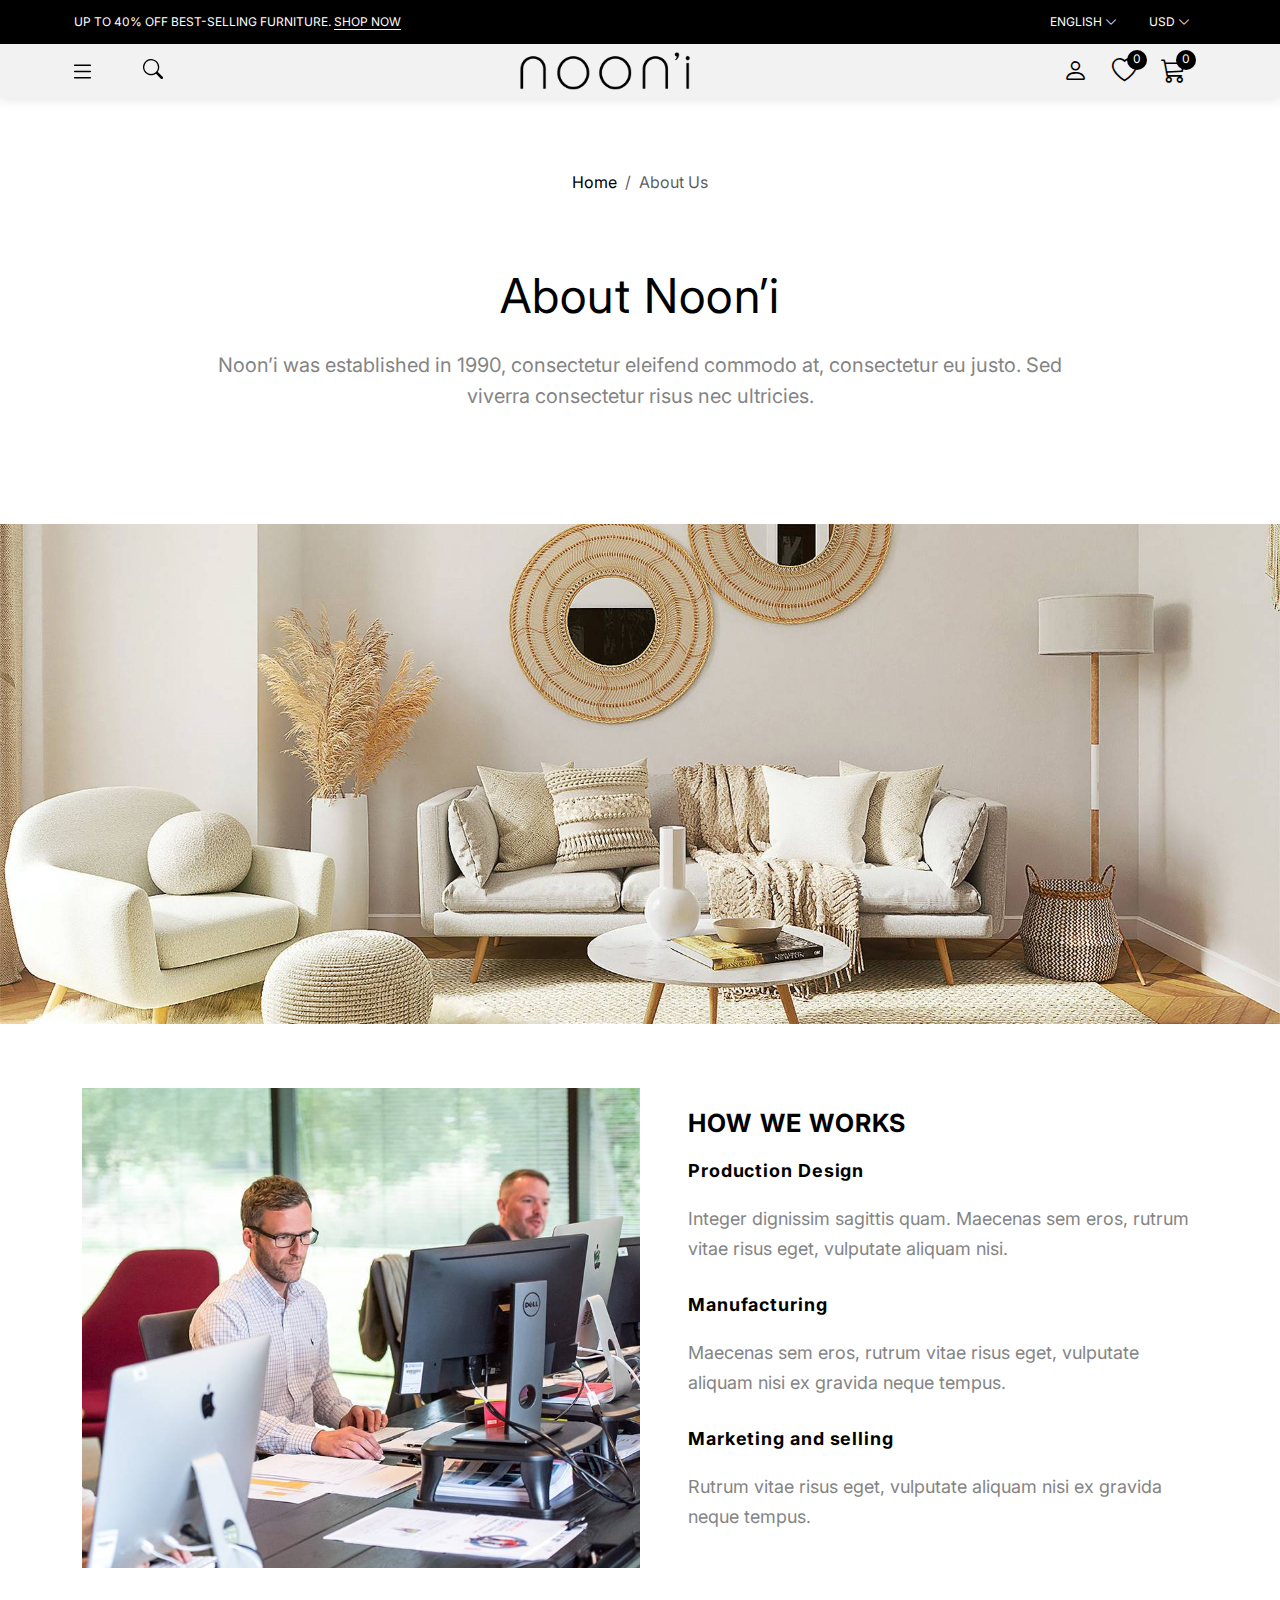
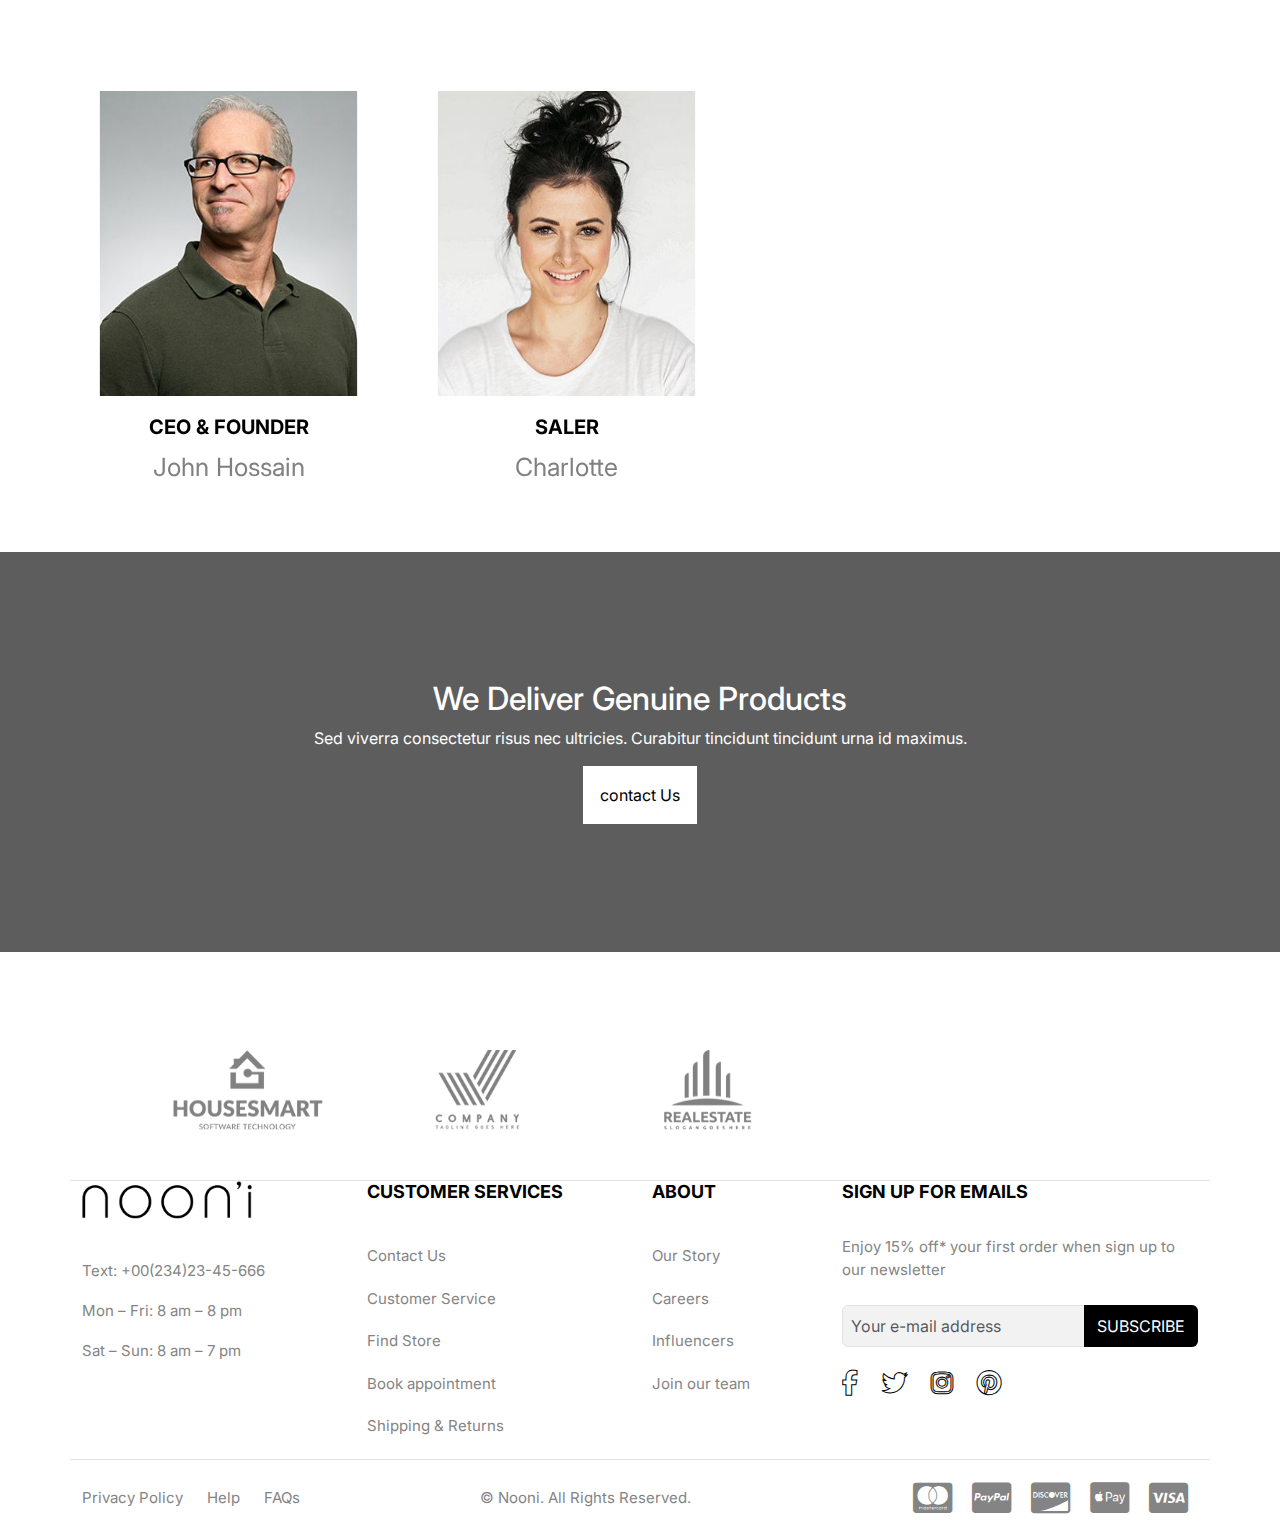
==== pages/aboutUs.html @ 942f18a6 "v02" ====
<!DOCTYPE html>
<html lang="en">

<head>
  <meta charset="UTF-8">
  <meta name="viewport" content="width=device-width, initial-scale=1.0">
  <title> Nooni - Online Shopping Egypt </title>
  <meta name="description"
    content="Say Hello To Your Favourite Brands! Check Our Wide Range Of Products on nooni. shop Now! We Have All Your Needs With The Best">
  <link rel="icon" href="../assets/imgs/favicon.ico">
  <link rel="stylesheet" href="https://cdn.jsdelivr.net/npm/bootstrap-icons@1.11.3/font/bootstrap-icons.min.css">
  <link href="https://cdn.jsdelivr.net/npm/bootstrap@5.3.3/dist/css/bootstrap.min.css" rel="stylesheet"
    integrity="sha384-QWTKZyjpPEjISv5WaRU9OFeRpok6YctnYmDr5pNlyT2bRjXh0JMhjY6hW+ALEwIH" crossorigin="anonymous">
  <link rel="stylesheet" href="https://unpkg.com/swiper/swiper-bundle.min.css">
  <link rel="stylesheet" href="https://cdn.jsdelivr.net/npm/swiper@11/swiper-bundle.min.css" />
  <link rel="stylesheet" href="https://cdnjs.cloudflare.com/ajax/libs/font-awesome/6.7.2/css/all.min.css"
    integrity="sha512-Evv84Mr4kqVGRNSgIGL/F/aIDqQb7xQ2vcrdIwxfjThSH8CSR7PBEakCr51Ck+w+/U6swU2Im1vVX0SVk9ABhg=="
    crossorigin="anonymous" referrerpolicy="no-referrer" />
  <link rel="stylesheet" href="https://cdnjs.cloudflare.com/ajax/libs/animate.css/4.1.1/animate.min.css" />


  <link rel="stylesheet" href="../assets/styles/global.css">
  <link rel="stylesheet" href="../assets/styles/index.css">
  <link rel="stylesheet" href="../assets/styles/aboutUs.css">

</head>

<body>
  <!-- header start  -->
  <header class="">
    <nav id="header-top" class=" header-top  navbar  navbar-dark bg-black p-0 container-fluid ">
      <div class="container  p-1 d-flex justify-content-center align-items-center justify-content-md-between">
        <div class="leftTopNav navbar-text text-white">
          <p class="nav-paragraph m-0 ">
            Up to 40% off Best-Selling Furniture.
            <span class="linkForHover">
              <a class="nav-left-link text-decoration-none " href="#shop">Shop Now</a>
            </span>
          </p>
        </div>

        <div class="rightTopNav d-none d-md-flex  ">
          <div class="dropdown">
            <a class="dropA">English
              <i class="bi bi-chevron-down"></i>
            </a>
            <div class="dropdown-content">
              <a href="#">Français</a>
              <a href="#">Deutsch</a>
            </div>
          </div>
          <div class="dropdown">
            <a class="dropA"> usd
              <i class="bi bi-chevron-down"></i>
            </a>
            <div class="dropdown-content">
              <a href="#">USD</a>
              <a href="#">EUR</a>
            </div>
          </div>
        </div>
      </div>
    </nav>
    <!-- -------------end top nav--------------- -->

    <nav class="buttom-header navbar col-12 ">
      <div class="container  px-0">
        <div class="buttom-header-left  d-flex  gap-5">
          <!-- -------------burger menu------------- -->
          <svg xmlns="http://www.w3.org/2000/svg" width="25" height="25" fill="currentColor" class="bi bi-list"
            viewBox="0 0 16 16" data-bs-toggle="offcanvas" data-bs-target="#offcanvasNavbar"
            aria-controls="offcanvasNavbar" aria-label="Toggle navigation">
            <path fill-rule="evenodd"
              d="M2.5 12a.5.5 0 0 1 .5-.5h10a.5.5 0 0 1 0 1H3a.5.5 0 0 1-.5-.5m0-4a.5.5 0 0 1 .5-.5h10a.5.5 0 0 1 0 1H3a.5.5 0 0 1-.5-.5m0-4a.5.5 0 0 1 .5-.5h10a.5.5 0 0 1 0 1H3a.5.5 0 0 1-.5-.5" />
          </svg>
          <!-- <i class="bi bi-list " data-bs-toggle="offcanvas" data-bs-target="#offcanvasNavbar"
          aria-controls="offcanvasNavbar" aria-label="Toggle navigation" style="width: 100px !important; height: 100px !important;"></i> -->

          <div class="offcanvas offcanvas-start" tabindex="-1" id="offcanvasNavbar" data-bs-scroll="true"
            aria-labelledby="offcanvasNavbarLabel">
            <div class="offcanvas-header">
              <button type="button" class="btn-close" data-bs-dismiss="offcanvas" aria-label="Close"></button>
            </div>
            <div class="offcanvas-body">
              <ul class="navbar-nav">
                <li class="nav-item d-flex align-items-center justify-content-around fs-4">
                  <a class=" nav-link active" aria-current="page" href="../index.html">Home</a>
                  <i class="bi bi-chevron-right fs-5"></i>
                </li>
                <li class="nav-item d-flex align-items-center justify-content-around fs-4">
                  <a class="nav-link" href="./shop.html">Shop</a>
                  <i class="bi bi-chevron-right fs-5"></i>
                </li>
                <li class="nav-item d-flex align-items-center justify-content-around fs-4">
                  <a class="nav-link" href="./product.html">Product</a>
                  <i class="bi bi-chevron-right fs-5"></i>
                </li>
                <li class="nav-item d-flex align-items-center justify-content-around fs-4">
                  <a class="nav-link" href="#">Blog</a>
                  <i class="bi bi-chevron-right fs-5"></i>
                </li>
                <li class="nav-item d-flex align-items-center justify-content-around fs-4">
                  <a class="nav-link" href="./aboutUs.html">About us</a>
                  <i class="bi bi-chevron-right fs-5 opacity-0"></i>
                </li>
                <li class="nav-item d-flex align-items-center justify-content-around fs-4">
                  <a class="nav-link" href="./contactUs.html">Contact us</a>
                  <i class="bi bi-chevron-right fs-5 opacity-0"></i>
                </li>
              </ul>
            </div>
          </div>
          <!-- -------------search icon------------- -->
          <svg xmlns="http://www.w3.org/2000/svg" width="20" height="20" fill="currentColor" class="bi bi-search "
            viewBox="0 0 16 16" data-bs-toggle="offcanvas" data-bs-target="#offcanvasRight"
            aria-controls="offcanvasRight">
            <path
              d="M11.742 10.344a6.5 6.5 0 1 0-1.397 1.398h-.001q.044.06.098.115l3.85 3.85a1 1 0 0 0 1.415-1.414l-3.85-3.85a1 1 0 0 0-.115-.1zM12 6.5a5.5 5.5 0 1 1-11 0 5.5 5.5 0 0 1 11 0" />
          </svg>
          <div class="offcanvas offcanvas-end" tabindex="-1" id="offcanvasRight" aria-labelledby="offcanvasRightLabel"
            data-bs-scroll="true">
            <div class="offcanvas-header">
              <h5 class="offcanvas-title" id="offcanvasRightLabel">Search for products (0) </h5>
              <button type="button" class="btn-close" data-bs-dismiss="offcanvas" aria-label="Close"></button>
            </div>
            <div class="offcanvas-body">
              <form class="d-flex mt-3" role="search">
                <input class="form-control me-2" type="search" placeholder="Search" aria-label="Search">
                <button class="btn btn-outline-success" type="submit">Search</button>
              </form>
            </div>
          </div>
        </div>

        <!-- -------------logo brand------------- -->
        <div class="button-header-center">
          <a class="navbar-brand" href="../index.html">
            <img src="../assets/imgs/logo.png" width=170px" alt="logo">
          </a>

        </div>

        <!-- -------------icon in header at rihgt------------- -->
        <div class="button-header-right d-flex gap-4 me-4">
          <i class="PersonIcon bi bi-person dropdown cursor-pointer d-none d-md-block  " style="font-size: 25px;">
          </i>
          <!-- <div class="dropdown-content">
            <p>log in here</p>
          </div> -->
          <a href="#" class="text-black">
            <i class="bi bi-heart position-relative" style="font-size: 25px;">
              <span class="navBadges text-white position-absolute translate-middle bg-black p-0 m-0 rounded-circle">
                0
              </span>
            </i>
          </a>
          <a href="#" class="text-black">
            <i class="bi bi-cart3 position-relative" style="font-size: 25px;" data-bs-toggle="offcanvas"
              data-bs-target="#offcanvasScrolling" aria-controls="offcanvasScrolling">
              <span class="navBadges text-white position-absolute  translate-middle  bg-black rounded-circle p-0 m-0">
                0
              </span>
            </i>
          </a>

          <div class="offcanvas offcanvas-end" data-bs-scroll="true" data-bs-backdrop="false" tabindex="-1"
            id="offcanvasScrolling" aria-labelledby="offcanvasScrollingLabel">
            <div class="offcanvas-header">
              <button type="button" class="btn-close" data-bs-dismiss="offcanvas" aria-label="Close"></button>
            </div>
            <div class="offcanvas-body d-flex flex-column justify-content-center align-items-center">
              <i class="bi bi-basket2-fill opacity-25" style="font-size: 100px;"></i>
              <p class="">Your cart is currently empty</p>
            </div>
          </div>
        </div>
    </nav>
  </header>
  <!-- header end  -->

  <!-- NAV strat  -->
  <nav aria-label="breadcrum ">
    <ol class="breadcrumb d-flex justify-content-center my-5 py-4 ">
      <li class="breadcrumb-item text-black"> <a class="text-decoration-none text-black" href="../index.html">Home</a>
      </li>
      <li class="breadcrumb-item  active" aria-current="page">About Us</li>
    </ol>
  </nav>
  <!-- NAV end  -->

  <!-- info about us strat  -->
  <section class="infoAbout d-flex align-items-center justify-content-center">
    <div class="container text-center mb-5" style="width: 900px;">
      <h2 class="pb-3"> About Noon’i </h2>
      <p>Noon’i was established in 1990, consectetur eleifend commodo at, consectetur eu justo. Sed viverra consectetur
        risus nec ultricies.</p>
    </div>
  </section>
  <!-- info about us end  -->

  <!-- img strat  -->
  <section class=" fullImg col-12 my-5">
    <img class="col-12" src="../assets/imgs/about/about-parallax-1.jpg" alt="">
  </section>
  <!-- img strat  -->

  <!-- -------------START how we work section ---------------------- -->
  <div class="container col-12 d-flex flex-wrap justify-content-center align-items-center my-5 py-3">
    <div class="leftWorkImg col-12 col-lg-6 order-2 order-lg-1 ">
      <img src="../assets/imgs/about/about-3.jpg" class="img-toscale" alt="...">
    </div>

    <div
      class="rightwork col-12 col-lg-6 text-center text-lg-start d-flex flex-column justify-content-center gap-3 order-1 order-lg-2 ps-5">
      <h4 class="rightwork-head">HOW WE WORKS</h4>
      <h6 class="">Production Design</h6>
      <p class=""> Integer dignissim sagittis quam. Maecenas sem eros, rutrum vitae risus eget, vulputate aliquam nisi.
      </p>
      <h6 class="">Manufacturing</h6>
      <p class=""> Maecenas sem eros, rutrum vitae risus eget, vulputate aliquam nisi ex gravida neque tempus.</p>
      <h6 class="">Marketing and selling</h6>
      <p class=""> Rutrum vitae risus eget, vulputate aliquam nisi ex gravida neque tempus.</p>
    </div>
  </div>
  <!-- -------------END how we work section ---------------------- -->
  <div class="swiperSection container">
    <!-- Slider main container START -->
    <div class="swiper">
      <!-- Additional required wrapper -->
      <div class="swiper-wrapper">
        <!-- Slides -->
        <div class="swiper-slide col-12 col-md-6 col-lg-3 ">
          <div class="personalBox overflow-hidden">
            <img src="../assets/imgs/about/team-1.jpg" class="personlImg" alt="">
            <div class="overlay">
              <div class="socialIcons d-flex gap-4 mt-4 justify-content-center justify-content-lg-start ">
                <a href="#" class="text-decoration-none ">
                  <i class="fa fa-brands fa-facebook-f"></i>
                </a>
                <a href="#" class="text-decoration-none ">
                  <i class="fa fa-brands fa-twitter"></i>
                </a>
                <a href="#" class="text-decoration-none ">
                  <i class="fa fa-brands fa-instagram"></i>
                </a>
                <a href="#" class="text-decoration-none ">
                  <i class="fa fa-brands fa-pinterest"></i>
                </a>
              </div>
            </div>
          </div>
          <div class="personalAbout">
            <h6>CEO & Founder</h6>
            <a href="" class="personalAboutA text-decoration-none ">
              <p class="personalAboutP">John Hossain</p>
            </a>
          </div>
        </div>

        <div class="swiper-slide col-12 col-md-6 col-lg-3 ">
          <div class="personalBox overflow-hidden">
            <img src="../assets/imgs/about/team-2.jpg" class="personlImg" alt="">
            <div class="overlay">
              <div class="socialIcons d-flex gap-4 mt-4 justify-content-center justify-content-lg-start ">
                <a href="#" class="text-decoration-none ">
                  <i class="fa fa-brands fa-facebook-f"></i>
                </a>
                <a href="#" class="text-decoration-none ">
                  <i class="fa fa-brands fa-twitter"></i>
                </a>
                <a href="#" class="text-decoration-none ">
                  <i class="fa fa-brands fa-instagram"></i>
                </a>
                <a href="#" class="text-decoration-none ">
                  <i class="fa fa-brands fa-pinterest"></i>
                </a>
              </div>
            </div>
          </div>
          <div class="personalAbout">
            <h6>Saler</h6>
            <a href="" class="personalAboutA text-decoration-none ">
              <p class="personalAboutP">Charlotte</p>
            </a>
          </div>
        </div>

        <div class="swiper-slide col-12 col-md-6 col-lg-3 ">
          <div class="personalBox overflow-hidden">
            <img src="../assets/imgs/about/team-3.jpg" class="personlImg" alt="">
            <div class="overlay">
              <div class="socialIcons d-flex gap-4 mt-4 justify-content-center justify-content-lg-start ">
                <a href="#" class="text-decoration-none ">
                  <i class="fa fa-brands fa-facebook-f"></i>
                </a>
                <a href="#" class="text-decoration-none ">
                  <i class="fa fa-brands fa-twitter"></i>
                </a>
                <a href="#" class="text-decoration-none ">
                  <i class="fa fa-brands fa-instagram"></i>
                </a>
                <a href="#" class="text-decoration-none ">
                  <i class="fa fa-brands fa-pinterest"></i>
                </a>
              </div>
            </div>
          </div>
          <div class="personalAbout">
            <h6>Graphic Design</h6>
            <a href="" class="personalAboutA text-decoration-none ">
              <p class="personalAboutP">Chris Patterson</p>
            </a>
          </div>
        </div>

        <div class="swiper-slide col-12 col-md-6 col-lg-3 ">
          <div class="personalBox overflow-hidden">
            <img src="../assets/imgs/about/team-4.jpg" class="personlImg" alt="">
            <div class="overlay">
              <div class="socialIcons d-flex gap-4 mt-4 justify-content-center justify-content-lg-start ">
                <a href="#" class="text-decoration-none ">
                  <i class="fa fa-brands fa-facebook-f"></i>
                </a>
                <a href="#" class="text-decoration-none ">
                  <i class="fa fa-brands fa-twitter"></i>
                </a>
                <a href="#" class="text-decoration-none ">
                  <i class="fa fa-brands fa-instagram"></i>
                </a>
                <a href="#" class="text-decoration-none ">
                  <i class="fa fa-brands fa-pinterest"></i>
                </a>
              </div>
            </div>
          </div>
          <div class="personalAbout">
            <h6>MARKETING</h6>
            <a href="" class="personalAboutA text-decoration-none ">
              <p class="personalAboutP"> Isabella</p>
            </a>
          </div>
        </div>
      </div>
    </div>
    <!-- Slider main container END -->
  </div>
  <!-- ----------------------  - Slider main container END  ----------------------------- -->

  <!-- img fixed start  -->
  <section class="imgcontainer mb-5">
    <div class="backphoto"> </div>
    <div class="backphotoContent d-flex flex-column align-items-center justify-content-center">
      <h2>We Deliver Genuine Products</h2>
      <p>Sed viverra consectetur risus nec ultricies. Curabitur tincidunt tincidunt urna id maximus.</p>
      <button type="button" class="backphotobtn btn text-black bg-white p-3 rounded-0">contact Us</button>
    </div>
  </section>
  <!-- img fixed end  -->

  <div class="swiperSection container border-bottom" >
    <!-- Slider main container START -->
    <div class="swiper" >
      <!-- Additional required wrapper -->
      <div class="swiper-wrapper">
        <!-- Slides -->
        <div class="swiper-slide col-6 col-md-3 col-lg-2 ">
          <img src="../assets/imgs/about/brand-1.png" class="" alt="" style="width: 150px !important;">
        </div>

        <div class="swiper-slide col-6 col-md-3 col-lg-2 ">
          <img src="../assets/imgs/about/brand-2.png" class="" alt="" style="width: 150px !important;">
        </div>

        <div class="swiper-slide col-6 col-md-3 col-lg-2">
          <img src="../assets/imgs/about/brand-3.png" class="" alt="" style="width: 150px !important;">
        </div>

        <div class="swiper-slide col-6 col-md-3 col-lg-2 ">
          <img src="../assets/imgs/about/brand-4.png" class="" alt="" style="width: 150px !important;">
        </div>

        <div class="swiper-slide col-6 col-md-3 col-lg-2 ">
          <img src="../assets/imgs/about/brand-5.png" class="" alt="" style="width: 150px !important;">
        </div>

        <div class="swiper-slide col-6 col-md-3 col-lg-2 ">
          <img src="../assets/imgs/about/brand-6.png" class="" alt="" style="width: 150px !important;">
        </div>
      </div>
    </div>
    <!-- Slider main container END -->
  </div>

  <!-- ------------------- footer start------------------- -->
  <footer id="footer"`>
    <!-- top footer -->
    <div class="topFooter ">
      <div class="container">
        <div class="row d-flex">

          <div
            class="col-12 order-2 my-5 my-lg-0 my-md-0 text-center justify-content-center col-md-4 col-lg-3  text-lg-start">
            <img src="../assets/imgs/logo.png" width=170px" alt="logo">
            <p class="textTime">
              Text: +00(234)23-45-666 <br>
              Mon – Fri: 8 am – 8 pm <br>
              Sat – Sun: 8 am – 7 pm
            </p>
          </div>

          <div class="col-6 order-4 col-md-4  col-lg-2 ">
            <h3 class="footer-title">ABOUT</h3>
            <ul class="footer-links">
              <li><a href="#"> Our Story </a></li>
              <li><a href="#"> Careers </a></li>
              <li><a href="#"> Influencers </a></li>
              <li><a href="#"> Join our team </a></li>
            </ul>
          </div>

          <div class="col-6 order-3 col-md-4  col-lg-3 ">
            <h3 class="footer-title"> CUSTOMER SERVICES </h3>
            <ul class="footer-links">
              <li><a href="#">Contact Us</a></li>
              <li><a href="#">Customer Service</a></li>
              <li><a href="#">Find Store</a></li>
              <li><a href="#">Book appointment</a></li>
              <li><a href="#">Shipping & Returns</a></li>
            </ul>
          </div>
          <!-- justify-content-md-center align-items-md-center text-sm-center text-sm-center order-md-1 -->
          <div
            class="rightMailSection col-12 pb-5 order-1 text-center justify-content-center col-md-12 col-lg-4 text-lg-start order-lg-4">
            <h3 class="footer-title">SIGN UP FOR EMAILS</h3>
            <p class="my-4"> Enjoy 15% off* your first order when sign up to our newsletter </p>
            <div class="input-group ">
              <input type="email" class="form-control p-2" placeholder="Your e-mail address" aria-label="e-mail"
                aria-describedby="e-mail" name="email" required style="background-color: #f2f2f2;" />
              <button type="button" class="btn  text-white text-uppercase bg-black ">Subscribe </button>
            </div>
            <div class="socialIcons d-flex gap-4 mt-4 justify-content-center justify-content-lg-start ">
              <a href="#" class="text-black">
                <i class="fa fa-brands fa-facebook-f"></i>
              </a>
              <a href="#" class="text-black">
                <i class="fa fa-brands fa-twitter"></i>
              </a>
              <a href="#" class="text-black">
                <i class="fa fa-brands fa-instagram"></i>
              </a>
              <a href="#" class="text-black">
                <i class="fa fa-brands fa-pinterest"></i>
              </a>
            </div>
          </div>
        </div>
      </div>
    </div>
    <!-- /top footer -->

    <!-- bottom footer -->
    <div
      class=" buttomFooter pt-3 container border-top d-flex flex-wrap flex-column align-items-center text-center flex-lg-row justify-content-lg-between ">
      <div class="order-lg-2 ">
        <p class="copyRights">
          &copy; Nooni. All Rights Reserved.
        </p>
      </div>

      <div class="d-flex order-lg-1">
        <ul class="footerRightLinks footer-links d-flex gap-4">
          <li class="p-0 m-0"> <a class="text-decoration-none " href="#">Privacy Policy</a> </li>
          <li class="p-0 m-0"> <a class="text-decoration-none " href="#">Help</a> </li>
          <li class="p-0 m-0"> <a class="text-decoration-none " href="#">FAQs</a> </li>
        </ul>
      </div>

      <div class="order-lg-3">
        <ul class="footer-payments d-flex">
          <li> <i class="fa-brands fa-cc-mastercard"></i> </li>
          <li> <i class="fa-brands fa-cc-paypal"></i> </li>
          <li> <i class="fa-brands fa-cc-discover"></i></li>
          <li> <i class="fa-brands fa-cc-apple-pay"></i> </li>
          <li> <i class="fa-brands fa-cc-visa"></i> </li>
        </ul>
      </div>
    </div>

    <button id="goTop" class="goTop bg-black position-fixed p-3 pointer-event border-0">
      <i class="fa-solid fa-arrow-up-long text-white"></i>
    </button>
    <!-- /bottom footer -->
  </footer>
  <!-- ------------------- footer ended------------------- -->


  <!-- --------bootstrap------- -->
  <script src="https://cdn.jsdelivr.net/npm/bootstrap@5.3.3/dist/js/bootstrap.bundle.min.js"
    integrity="sha384-YvpcrYf0tY3lHB60NNkmXc5s9fDVZLESaAA55NDzOxhy9GkcIdslK1eN7N6jIeHz"
    crossorigin="anonymous"></script>
  <!-- ____swiper____ -->
  <script src="https://cdn.jsdelivr.net/npm/swiper@11/swiper-bundle.min.js"></script>
  <script src="https://unpkg.com/swiper/swiper-bundle.min.js"></script>
  <!-- Glopal JS -->
  <script src="../index.js"></script>

</body>

</html>
---- assets/styles/global.css ----
@import url('https://fonts.googleapis.com/css2?family=Inter:ital,opsz,wght@0,14..32,100..900;1,14..32,100..900&display=swap');
@import url("https://cdn.jsdelivr.net/npm/bootstrap-icons@1.11.3/font/bootstrap-icons.min.css");

* {
    margin: 0;
    padding: 0;
    box-sizing: border-box;
    font-weight: 400;
    font-style: normal;
    font-family: "Inter", serif;
    scrollbar-width: thin;
}

body {
    min-height: 100vh;
    background-color: var(--main-color);
    color: black;
}

:root {
    --main-color: #ffffff;
    --main-bg-color: #f2f2f2;
    --top-link-hover-color: #848484;
    --red-when-hover: rgba(209, 2, 2, 1);
}

/* .container{
    columns: 12 !important;
} */

/* :root {
    --text-primary: #000012;
    --text-secondary: #1d1a17;
    --text-tertiary: #b2b2b2;
    --bg-primary: #000000;
    --bg-hot: #d10202;
    --bg-sold: #979797;
    --hover-primary: #d10202;
  }
  
a {
    text-decoration: none;
    color: #000000;
} */

/* @import url("https://cdnjs.cloudflare.com/ajax/libs/font-awesome/6.5.1/css/all.min.css");
@import url("https://cdn.jsdelivr.net/npm/bootstrap-icons@1.11.3/font/bootstrap-icons.min.css"); */
---- assets/styles/index.css ----
/* -------------------------header start--------------------------- */
.header-top {
    font-size: 12px !important;
    text-transform: uppercase;
    max-width: 100%;
    min-height: 24px;
    line-height: 20px;
}

.linkForHover:hover .nav-left-link {
    color: var(--top-link-hover-color);
}

.linkForHover {
    position: relative;
    max-width: fit-content;
}
.linkForHover::before {
    content: "";
    position: absolute;
    width: 100%;
    height: 1px;
    background-color: white;
    bottom: -1px;
    left: 0;
}
.linkForHover::after {
    content: "";
    position: absolute;
    width: 0;
    height: 1px;
    background-color: var(--top-link-hover-color);
    transition: width 0.3s ease-in-out;
    bottom: -1px;
    left: 0;
}

.linkForHover:hover::before {
    width: 0%;
}

.linkForHover:hover::after {
    width: 100%;
}

.dropA {
    color: white;
    padding: 16px;
    text-decoration: none;
}

.dropdown {
    position: relative;
    display: inline-block;
}

.dropdown-content {
    display: none;
    position: absolute;
    background-color: #f1f1f1;
    min-width: 120px;
    box-shadow: 0px 8px 16px 0px rgba(0, 0, 0, 0.2);
    z-index: 9;
}

.dropdown-content a {
    color: black;
    font-size: 12px;
    padding: 12px 16px;
    text-decoration: none;
    display: block;
}

.dropdown-content a:hover {
    color: var(--top-link-hover-color);
}

.dropdown:hover .dropdown-content {
    display: block;
}

.dropdown:hover .dropA {
    color: var(--top-link-hover-color);
}

.bi:hover {
    color: gray !important;
    cursor: pointer !important;
}

.navBadges {
    font-size: 12px !important;
    width: 20px !important;
    height: 20px !important;
    text-align: center !important;
    top: 5px;
    left: 25px;
}

header {
    position: sticky;
    top: 0;
    z-index: 8;
    box-shadow: 0 2px 10px rgba(0, 0, 0, 0.1);
}

/* @media screen and (max-width: 767px) {
    .rightTopNav {
        display: none;
    }

    .leftTopNav {
        margin: auto;
    }
} */

/* -------------------------main start--------------------------- */

/* .slide img{
    object-fit: contain;
} */
.mainCont {
    height: 90vh;
}
.mainCont,
.buttom-header {
    background-color: var(--main-bg-color);
}
.leftSideHome1 p {
    font-size: 18px;
    letter-spacing: 1.2px;
}
.leftSideHome1 h1 {
    font-size: 60px;
    letter-spacing: 0.100em;
}
.leftSideHome1 .mainP {
    font-size: 16px;
}
.carousel-indicators {
    justify-content: flex-start;
}
.carousel-indicators button {
    width: 1rem !important;
    height: 1rem !important;
    border: 1px solid black !important;
    border-radius: 50% !important;
    margin-left: 15px !important;
}
.carousel-indicators button.active {
    background-color: black;
}
.rightSideHome1 img {
    max-width: 100%;
    height: auto;
    object-fit: contain;
}
.slide {
    height: 100%;
}

.carousel-item {
    height: 100%;
}

@media screen and (max-width: 767px) {
    .mainCont {
        height: 90vh;
        padding: 20px 0;
    }

    .slide {
        flex-direction: column;
        text-align: center;
        height: 100%;
    }

    .leftSideHome1, .rightSideHome1 {
        width: 100% !important;
        padding: 0 15px;
    }

    .leftSideHome1 h1 {
        font-size: 25px !important;
    }

    .leftSideHome1 p {
        font-size: 14px !important;
    }

    .rightSideHome1 img {
        max-height: 200px;
    }
    .carousel-indicators button {
        width: 0.5rem !important;
        height: 0.5rem !important;
    }
}
/* -------------------------main end--------------------------- */

/* ------------------- SHOP BY CATEGORY end slider  ------------------- */
.headOfSwiper {
    letter-spacing: 1.3px;
}

.productFigure {
    width: 120px;
    height: 120px;
    background-image: url(../imgs/Home/chair-1.jpg);
    background-position: center;
    background-size: cover;
    transition: transform 0.5s ease;
    position: relative;
}
.nd-productFigure{
    background-image: url(../imgs/Home/table.jpg);
}
.rd-productFigure{
    background-image: url(../imgs/Home/bed.jpg);
}
.th-productFigure{
    background-image: url(../imgs/Home/lamp-1.jpg);
}

.productFigure::after {
    content: '';
    position: absolute;
    width: 100%;
    height: 100%;
    background: #73737386;
    opacity: 0;
    transition: opacity 0.3s ease;
    z-index: 1;
}

.productFigure:hover {
    transform: scale(1.2);
}

.productFigure:hover::after {
    opacity: 1;
}

.productFigure:hover .productFigureIcon {
    display: block;
}
.swiper-slide{
    flex-shrink: 10;
}

.productFigureIcon {
    display: none;
    font-size: 13px;
    color: white;
    /* transform: translate(-50%, -50%); */
    position: absolute;
    z-index: 2;
}

.productFigureInfo p {
    letter-spacing: 0.075em;
    line-height: 1.4;
    font-size: 15px;
}

.productFigureInfo a:hover {
    color: var(--red-when-hover) !important;
}

/* ------------------- SHOP BY CATEGORY end slider  ------------------- */

/* -------------------------big sale sections start --------------------------- */
.lampSide {
    position: relative;
    height: 300px;
    max-height: 100%;
    overflow: hidden;
}

.lampSide::before {
    content: "";
    position: absolute;
    top: 0;
    left: 0;
    width: 100%;
    height: 100%;
    background-size: cover;
    background-position: center;
    background-image: url(../imgs/Home/banner-0-removebg-preview.png);
    transition: transform 0.3s ease;
    z-index: 1;
}
.lampSide:hover::before {
    transform: scale(1.1);
}

.lampSideInfo {
    position: relative;
    z-index: 2;
    display: flex;
    flex-direction: column;
    justify-content: center;
    height: 100%;
}

.lampSideInfo h2 {
    font-size: 40px;
    font-weight: 400;
    letter-spacing: 0.075em;
}

.newSide {
    height: 300px;
    max-height: 100%;
    background-image: url(../imgs/Home/banner-1.jpg);
    background-size: cover;
    background-position: center;
}

.newSide h2 {
    font-size: 30px;
    font-weight: 700;
    letter-spacing: 0.075em;
}

.newSide p {
    font-size: 14px;
    font-weight: 400;
    letter-spacing: 0.075em;
    margin-bottom: 5px;
}

.bigSaleSide {
    height: 600px;
    max-height: 100%;
    background-image: url(../imgs/Home/banner-2.jpg);
    background-size: cover;
    background-position: center;
}

.bigSaleSideInfo h2 {
    font-size: 48px;
    font-weight: 400;
    letter-spacing: 0.075em;
    margin-bottom: 40px;
}

.bigSaleSideInfo p {
    font-size: 18px;
    font-weight: 400;
    letter-spacing: 0.075em;
}

.bigSaleSideInfo a {
    color: white;
}

.CouponSide {
    height: 200px;
    max-height: 100%;
    background-image: url(../imgs/Home/banner-3.jpg);
    background-size: cover;
    background-position: bottom;
    overflow: hidden;
}
@media screen and (max-width: 767px) {
    .CouponSide {
        height: 400px;
        background-position: 70% center;
    }
    .CouponSideInfo{
        flex-direction: column;
        padding-top: 4rem;
    }
}


.CouponSideInfo h2 {
    font-size: 72px;
    font-weight: 700;
    line-height: 1em;
}

.CouponSideInfo h3 {
    font-size: 36px;
    font-weight: normal;
    word-spacing: 8px;
    letter-spacing: 0.075em;
    line-height: 1em;
}

.CouponSideInfo p {
    font-size: 18px;
    line-height: 2em;
    letter-spacing: 0.075em;
}

/* -------------------------big sale sections end --------------------------- */

/* -------------------------- Best Modern Furniture sections SRART --------------------------- */
.HFurniture{
    font-size: 48px;
    letter-spacing: 3.6px;
    line-height: 1.25 !important;
}

.card {
    font-size: 15px;
    color: black;
    transition: transform 0.3s ease;
}

.product-card {
    transition: transform 0.3s ease;
}

.product-card:hover {
    transform: translateY(-5px);
}

.image-container {
    position: relative;
    overflow: hidden;
}

.default-image,
.hover-image {
    width: 100%;
    transition: opacity 0.3s ease;
    /* cursor: pointer; */
}

.hover-image {
    position: absolute;
    top: 0;
    left: 0;
    opacity: 0;
}

.image-container:hover .default-image {
    opacity: 0;
}

.image-container:hover .hover-image {
    opacity: 1;
}

.productName:hover {
    color: var(--red-when-hover) !important;
}

.btnHomeProduct {
    width: 100%;
    font-size: 0.867rem;
    line-height: 26px;
    font-weight: 700;
    color: #000000;
    position: absolute;
    bottom: 0;
    left: 0;
    opacity: 0;
    transition: opacity 0.3s ease;
}

.btnHomeProduct:hover {
    color: white;
    background-color: var(--red-when-hover);
}

.iconsTip {
    opacity: 0;
    transition: opacity 0.3s ease;
}

.product-card:hover .iconsTip {
    opacity: 1;
}

.product-card:hover .btnHomeProduct {
    opacity: 1;
}

.iconsTip a:hover {
    background-color: var(--red-when-hover);
    color: white;
}


.badge {
    font-size: 12px !important;
    font-weight: 400;
    color: white;
    border-radius: 0;
    padding: 5px 10px;
    z-index: 2000;
}

/* -------------------------- Best Modern Furniture sections END --------------------------- */

/* ----------------------------OUR BLOG start------------------------------- */
.ourBlog {
    letter-spacing: 1.2px;
    line-height: 30px;
    font-size: 25px;
    font-weight: 700;
}

.leftCarousel {
    overflow: hidden;
}

.carousel-control-next-icon:hover {
    background-color: gray !important;
}

.carousel-control-prev-icon:hover {
    background-color: gray !important;
}

.img-toscale:hover {
    transform: scale(1.1);
}

.img-toscale{
    transition: 500ms ease;
    max-width: 100%;
}

.auther-contain {
    width: 60px;
    height: 60px;
    bottom: 1rem;
    left: 1rem;
    background-color: rgba(255, 255, 255, 0.281);
}

.date-time {
    padding: 5px 10px;
    font-size: 15px;
    top: 1rem;
    left: 1rem;
}

/* ---------- */
.topLinks {
    color: var(--top-link-hover-color);
    font-size: 14px !important;
}

.topLinks:hover {
    color: var(--red-when-hover);
}

.contTopLinks span {
    color: var(--top-link-hover-color);
}

.firstSide h2 {
    color: black;
    font-size: 29px;
    letter-spacing: 0.025em;
}

.firstSide h2:hover {
    color: var(--red-when-hover);
}

.firstSide p {
    color: var(--top-link-hover-color);
    font-size: 16px;
    line-height: 1.8;
    font-size: 1.12em;
}

.goLink {
    color: black;
    font-size: 0.93rem;
    font-weight: 600;
    line-height: 1.7;
    letter-spacing: 0.075em;
    position: relative;
    max-width: fit-content;
}

.goLink::before {
    content: "";
    position: absolute;
    width: 100%;
    height: 1px;
    background-color: #000000;
    bottom: -2px;
    left: 0;
}

.goLink::after {
    content: "";
    position: absolute;
    width: 0;
    height: 1px;
    background-color: #000000;
    transition: width 0.3s ease-in-out;
    bottom: -2px;
    left: 0;
}

.goLink:hover::before {
    width: 0%;
}

.goLink:hover::after {
    width: 100%;
}

.secondSide {
    background-image: url(../imgs/Home/blog-2-1174x862.jpg);
    background-position: left center;
    background-size: cover;
    overflow: hidden;
    transition: 500ms ease;
    max-width: 100%;
}

.blogTwoSide {
    background-image: url(../imgs/Home/blog-1-1174x862.jpg);
}

.secondSide:hover {
    transform: scale(1.1);
}

.autherContainRight {
    width: 60px;
    height: 60px;
    bottom: 1rem;
    left: 1rem;
    background-color: rgba(255, 255, 255, 0.281);
}

.dateTimeRight {
    padding: 5px 10px;
    font-size: 15px;
    top: 1rem;
    left: 1rem;
}

/* -------------------------OUR BLOG end--------------------------- */

/* ------------------- background vedio section start --------------------- */
.videoSiction {
    height: 500px;
    overflow: hidden;
    position: relative;
}

#backVideo {
    height: 100%;
    object-fit: cover;
    position: absolute;
    top: 50%;
    left: 50%;
    transform: translate(-50%, -50%);
}

.layerTextWood {
    width: 100%;
    height: 100%;
    bottom: 0;
    top: 0;
    background-color: #07070773;
}

.layerTextWood h1 {
    color: #FFFFFF30;
    font-size: 120px;
    line-height: 1em;
    letter-spacing: 0.2em;
    font-weight: 700;
}
@media screen and (max-width: 767px) {
    .videoSiction {
        height: 200px !important;
    }
}
/* ------------------- background vedio section ended --------------------- */


/* --------------------------footer start------------------------------- */
#footer {
    color: var(--top-link-hover-color);
    font-size: 15px;
}

.textTime {
    line-height: 40px;
    margin-top: 2rem;
}

.footer-title {
    text-transform: uppercase;
    color: rgba(0, 0, 0, 1);
    font-size: 18px;
    font-weight: 700;
    list-style: none;
    padding-bottom: 10px;
}

.footer-links {
    padding: 5px 0;
}

.footer-links li {
    margin-top: 20px;
    list-style: none;
}

.footer-links li a {
    color: var(--top-link-hover-color);
    text-decoration: none;
    transition: 600ms ease 0s;
}

.fa {
    color: transparent !important;
    font-size: 25px;
    -webkit-text-stroke-width: 1px !important;
    -webkit-text-stroke-color: black;
    transition: 600ms ease 0s;
}

.socialIcons a i:hover {
    -webkit-text-stroke-color: red;
}

.rightMailSection button:hover {
    background-color: var(--red-when-hover) !important;
}

.footer-payments li i:hover,
.footer-links li a:hover {
    color: var(--red-when-hover);
}

.footer-payments li {
    list-style: none;
    margin: 0px 5px;
}

.footer-payments i {
    font-size: 35px;
    padding: 5px;
}

/* --------------------------footer ended------------------------------- */

.goTop {
    display: none;
    bottom: 0px;
    right: 0px;
    z-index: 1000;
}

/* ======================================================================================================= */
@media screen and (max-width: 767px) {
    .HFurniture {
        font-size: 20px;
    }
    .lampSideH{
        font-size: 20px;
    }
    .leftSideHome1 h1{
        font-size: 25px !important;
    }
    .leftSideHome1 p{
        font-size: 14px !important;
    }
    .firstSide h2{
        font-size: 20px;
    }
    .layerTextWood  h1{
        font-size: 60px ;
    }
    .goLink{
        font-size: 14px !important;
    }
}
@media screen and (max-width: 992px) {
    .HFurniture {
        font-size: 25px !important;
    }
    .lampSideH{
        font-size: 25px !important;
    }
    .bigSaleSideH{
        font-size: 25px !important;
    }
    .CouponSideInfo h2{
        font-size: 50px;
    }
    .CouponSideInfo h3{
        font-size: 25px;
    }
    .CouponSideInfo p{
        font-size: 15px;
    }
    .newSide h2{
        font-size: 25px;
    }
    .leftSideHome1 h1{
        font-size: 39px;
    }
    .leftSideHome1 p{
        font-size: 14px;
    }
    .goLink{
        font-size: 14px !important;
    }
    .headOfSwiper{
        font-size: 18px;
        text-align: center;
    }
    .HFurniture{
        font-size: 20px !important;
    }
    .ourBlog{
        font-size: 18px;
        text-align: center;
    }
    .firstSide h2{
        font-size: 23px;
    }
    .firstSide p{
        font-size: 15px;
    }
    .topLinks{
        font-size: 13px;
    }
    .date-time{
        font-size: 12px ;
    }
    .dateTimeRight{
        font-size: 12px ;
    }
    .layerTextWood  h1{
        font-size: 80px ;
    }
}
---- assets/styles/aboutUs.css ----
/* info about us strat  */
.infoAbout h2{
    font-size: 48px;
    font-weight: 400;
    line-height: 1.25em;
    letter-spacing: 0.025em;
}
.infoAbout p{
    font-size: 20px;
    line-height: 1.54em;
    color: var(--top-link-hover-color);
}
@media screen and (max-width: 767px) {
    .infoAbout h2{
        font-size: 35px;
    }
    .infoAbout p{
        font-size: 17px;
    }
}
/* info about us end */

/* ************img strat*************** */
.fullImg{
    height: 500px;
    overflow: hidden;
}
.fullImg img{
    height: 100%;
    object-fit: cover;
}
@media screen and (max-width: 767px) {
    .fullImg {
        height: 250px !important;
    }
}
/* ************img end*************** */

 /* -------------END how we work section ---------------------- */
 .leftWorkImg{
    overflow: hidden;
 }
 .rightwork-head{
    font-size: 25px;
    font-weight: 700;
    letter-spacing: 1.2px;
 }
 .rightwork h6{
    font-size: 18px;
    font-weight: 700;
    line-height: 1em;
    letter-spacing: 0.9px;
 }
 .rightwork p{
    color: var(--top-link-hover-color);
    font-size: 18px;
    line-height: 30px;
 }
 @media screen and (max-width: 767px) {
    .rightwork-head{
        font-size: 18px;
     }
     .rightwork h6{
        font-size: 15px;
     }
     .rightwork p{
        font-size: 15px;
     }
}
/* --------------END how we work section --------------------- */

/* --------------- Slider main container START--------------- */

.swiperSection{
    display: flex;
    flex-direction: column;
    align-items: center;
    justify-content: center;
    height: auto;
}
.swiper-slide img{
    display: block;
    width: 100%;
    height: 100%;
}
.swiper{
    width: 100% !important;
    padding: 50px 0;
}
.personalBox{
    position: relative;
    width: 258px;
    aspect-ratio: 4/5;
}
.swiper-slide img{
    object-fit: contain;
    transition: 500ms ease;
}
.overlay{
    position: absolute;
    inset: 0;
    width: 100%;
    height: 100%;
    background-color: rgba(0, 0, 0, 0.637);
    display: none;
    transition: 700ms ease;
}
.overlay .socialIcons{
    color: white !important;
    position: absolute;
    left: 20%;
    top: 40%;
}
.overlay .socialIcons i{
    -webkit-text-stroke-color: white;
    display: none;
}
.swiper-slide:hover .overlay{
    display: block;
}
.swiper-slide:hover .overlay i{
    display: block;
}
.swiper-slide:hover .personlImg{
    transform: scale(1.1);
}
.swiper-wrapper{
    transition-timing-function: linear !important;
}
.personalAbout h6{
    font-size: 15px;
    font-weight: 700;
    text-transform: uppercase;
    text-align: center;
    margin: 10px 0;
    font-size: 20px;
}
.personalAboutP{
    transition: 150ms ease 0s;
    text-align: center;
    font-size: 25px;
    color: gray !important;
}
.personalAboutA:hover .personalAboutP{
    color: var(--red-when-hover) !important;
}
/* --------------- Slider main container END --------------- */

/* ************img fixed strat*************** */
.imgcontainer {
    position: relative;
    height: 400px;
    overflow: hidden;
}
.backphoto {
    background-image: url(../imgs/about/about-2.jpg);
    position: absolute;
    top: 0;
    left: 0;
    width: 100%;
    height: 100%;
    background-size: cover;
    background-position: center;
    /* z-index: -1; */
    background-attachment: fixed;
}
.backphotoContent {
    height: 100%;
    width: 100%;
    color: white;
    position: relative;
    z-index: 1;
    text-align: center;
    background-color: rgba(0, 0, 0, 0.637);
}
.backphotobtn:hover{
    color: white !important;
    background-color: var(--red-when-hover) !important;
}
/* ************img fixed end*************** */
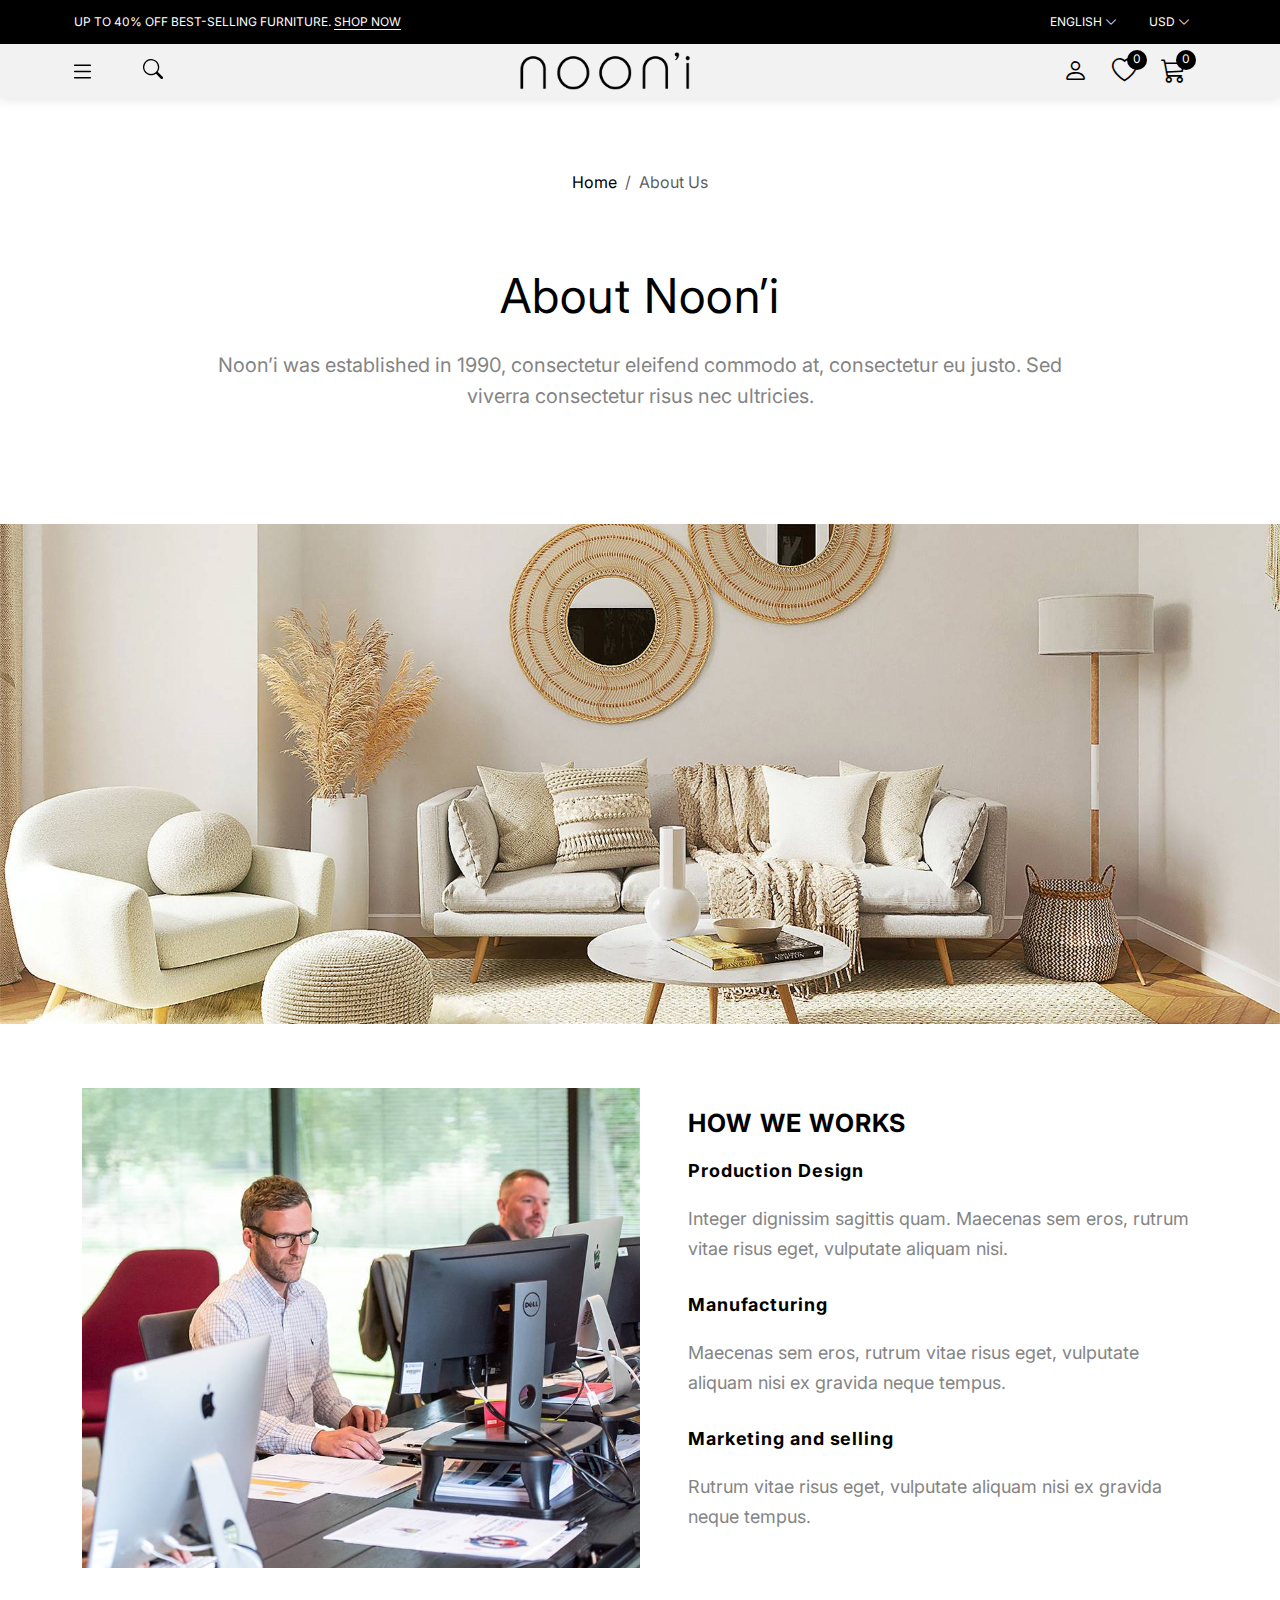
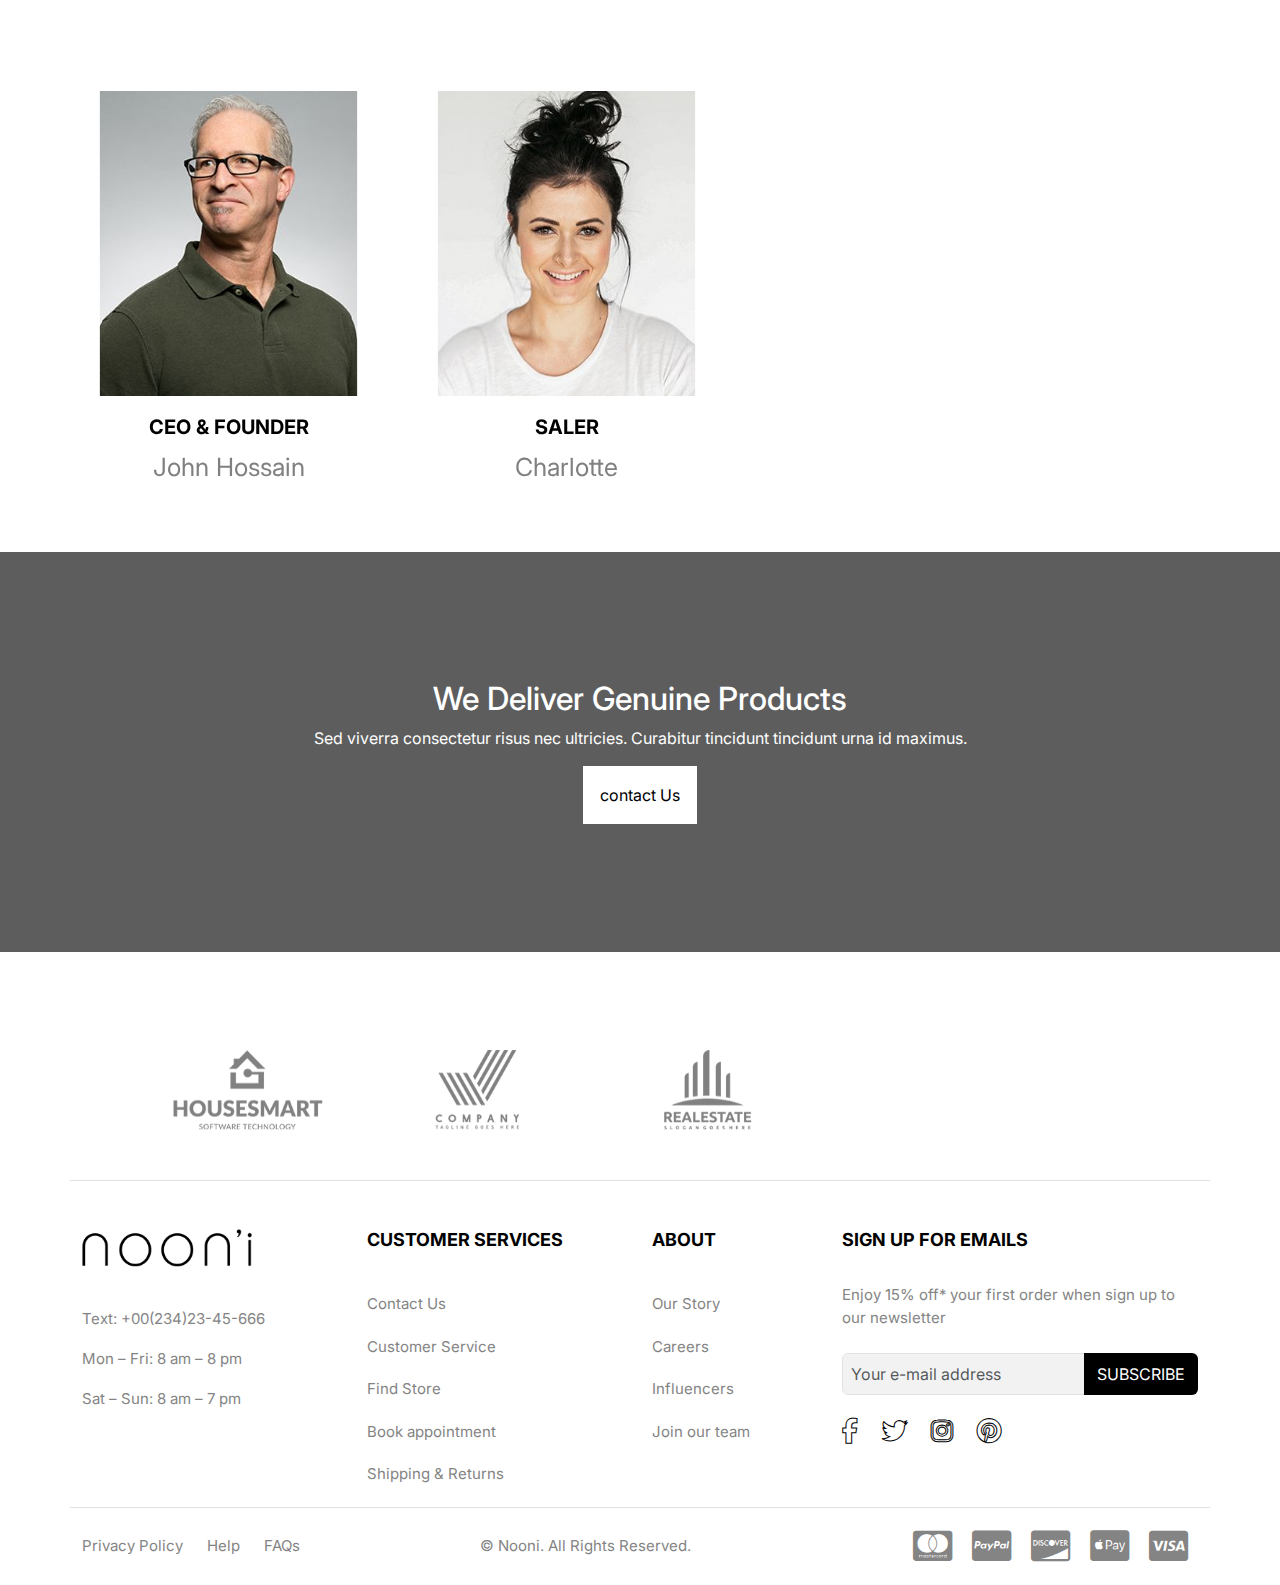
==== commit da7cd90c: "v03" ====
--- a/pages/aboutUs.html
+++ b/pages/aboutUs.html
@@ -211,7 +211,7 @@
     </div>
 
     <div
-      class="rightwork col-12 col-lg-6 text-center text-lg-start d-flex flex-column justify-content-center gap-3 order-1 order-lg-2 ps-5">
+      class="rightwork col-12 col-lg-6 text-center text-lg-start d-flex flex-column justify-content-center gap-3 order-1 order-lg-2 p-0 ps-lg-5">
       <h4 class="rightwork-head">HOW WE WORKS</h4>
       <h6 class="">Production Design</h6>
       <p class=""> Integer dignissim sagittis quam. Maecenas sem eros, rutrum vitae risus eget, vulputate aliquam nisi.
@@ -392,7 +392,7 @@
   </div>
 
   <!-- ------------------- footer start------------------- -->
-  <footer id="footer"`>
+  <footer id="footer" class="pt-5">
     <!-- top footer -->
     <div class="topFooter ">
       <div class="container">
--- a/assets/styles/global.css
+++ b/assets/styles/global.css
@@ -24,6 +24,7 @@
     --red-when-hover: rgba(209, 2, 2, 1);
 }
 
+
 /* .container{
     columns: 12 !important;
 } */
--- a/assets/styles/index.css
+++ b/assets/styles/index.css
@@ -533,6 +533,12 @@
     left: 1rem;
     background-color: rgba(255, 255, 255, 0.281);
 }
+@media screen and (max-width: 767px) {
+    .auther-contain {
+        bottom: 42% !important;
+        left: 1rem;
+    }
+}
 
 .date-time {
     padding: 5px 10px;
@@ -636,6 +642,7 @@
     background-color: rgba(255, 255, 255, 0.281);
 }
 
+
 .dateTimeRight {
     padding: 5px 10px;
     font-size: 15px;
--- a/assets/styles/aboutUs.css
+++ b/assets/styles/aboutUs.css
@@ -65,6 +65,12 @@
      }
      .rightwork p{
         font-size: 15px;
+     }
+     .personalAbout h6{
+        font-size: 15px !important;
+     }
+     .personalAboutP{
+        font-size: 20px !important;
      }
 }
 /* --------------END how we work section --------------------- */
@@ -177,4 +183,10 @@
     color: white !important;
     background-color: var(--red-when-hover) !important;
 }
-/* ************img fixed end*************** */+/* ************img fixed end*************** */
+
+.goTop {
+    display: none;
+    bottom: 0px;
+    right: 0px;
+}